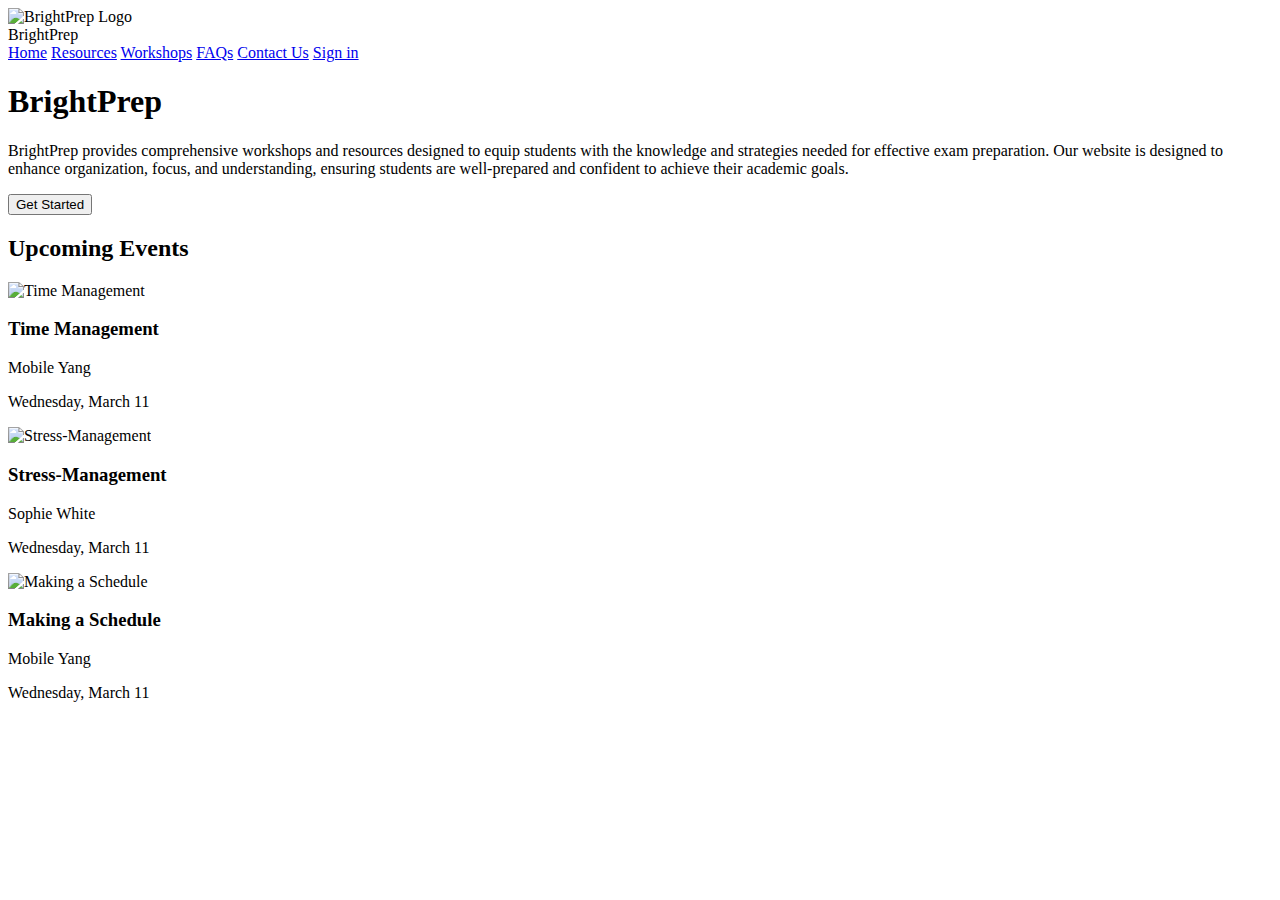
==== index.html @ b20eadca "Create index.html" ====
<!DOCTYPE html>
<html lang="en">
<head>
    <meta charset="UTF-8">
    <meta name="viewport" content="width=device-width, initial-scale=1.0">
    <title>BrightPrep</title>
    <link rel="stylesheet" href="styles.css">
    <link href="https://fonts.googleapis.com/css2?family=Rufina:wght@400;700&display=swap" rel="stylesheet">
</head>
<body>
    <div class="top-yellow-bar"></div>

    <nav class="navigation-bar">
        <div class="nav-container">
            <div class="logo-container">
                <img src="logo.png" alt="BrightPrep Logo" class="logo-image">
                <div class="logo-text">BrightPrep</div>
            </div>
            <div class="nav-links">
                <a href="index.html">Home</a>
                <a href="resources.html">Resources</a>
                <a href="workshops.html">Workshops</a>
                <a href="faqs.html">FAQs</a>
                <a href="contact-us.html">Contact Us</a>
                <a href="sign-in.html" class="sign-in">Sign in</a>
            </div>
        </div>
    </nav>

    <section class="hero">
        <h1>BrightPrep</h1>
        <p>BrightPrep provides comprehensive workshops and resources designed to equip students with the knowledge and strategies needed for effective exam preparation. Our website is designed to enhance organization, focus, and understanding, ensuring students are well-prepared and confident to achieve their academic goals.</p>
        <!-- Updated Get Started button to link to the Sign In page -->
        <a href="sign-in.html"><button>Get Started</button></a>
    </section>

    <!-- Divider line -->
    <div class="divider"></div>

    <section class="events">
        <h2>Upcoming Events</h2>
        <div class="event-list">
            <div class="event">
                <img src="time.jpeg" alt="Time Management" class="workshop-image">
                <h3>Time Management</h3>
                <p>Mobile Yang</p>
                <p>Wednesday, March 11</p>
            </div>
            <div class="event">
                <img src="stress-manage.png" alt="Stress-Management" class="workshop-image">
                <h3>Stress-Management</h3>
                <p>Sophie White</p>
                <p>Wednesday, March 11</p>
            </div>
            <div class="event">
                <img src="schedule.png" alt="Making a Schedule" class="workshop-image">
                <h3>Making a Schedule</h3>
                <p>Mobile Yang</p>
                <p>Wednesday, March 11</p>
            </div>
        </div>
    </section>
</body>
</html>
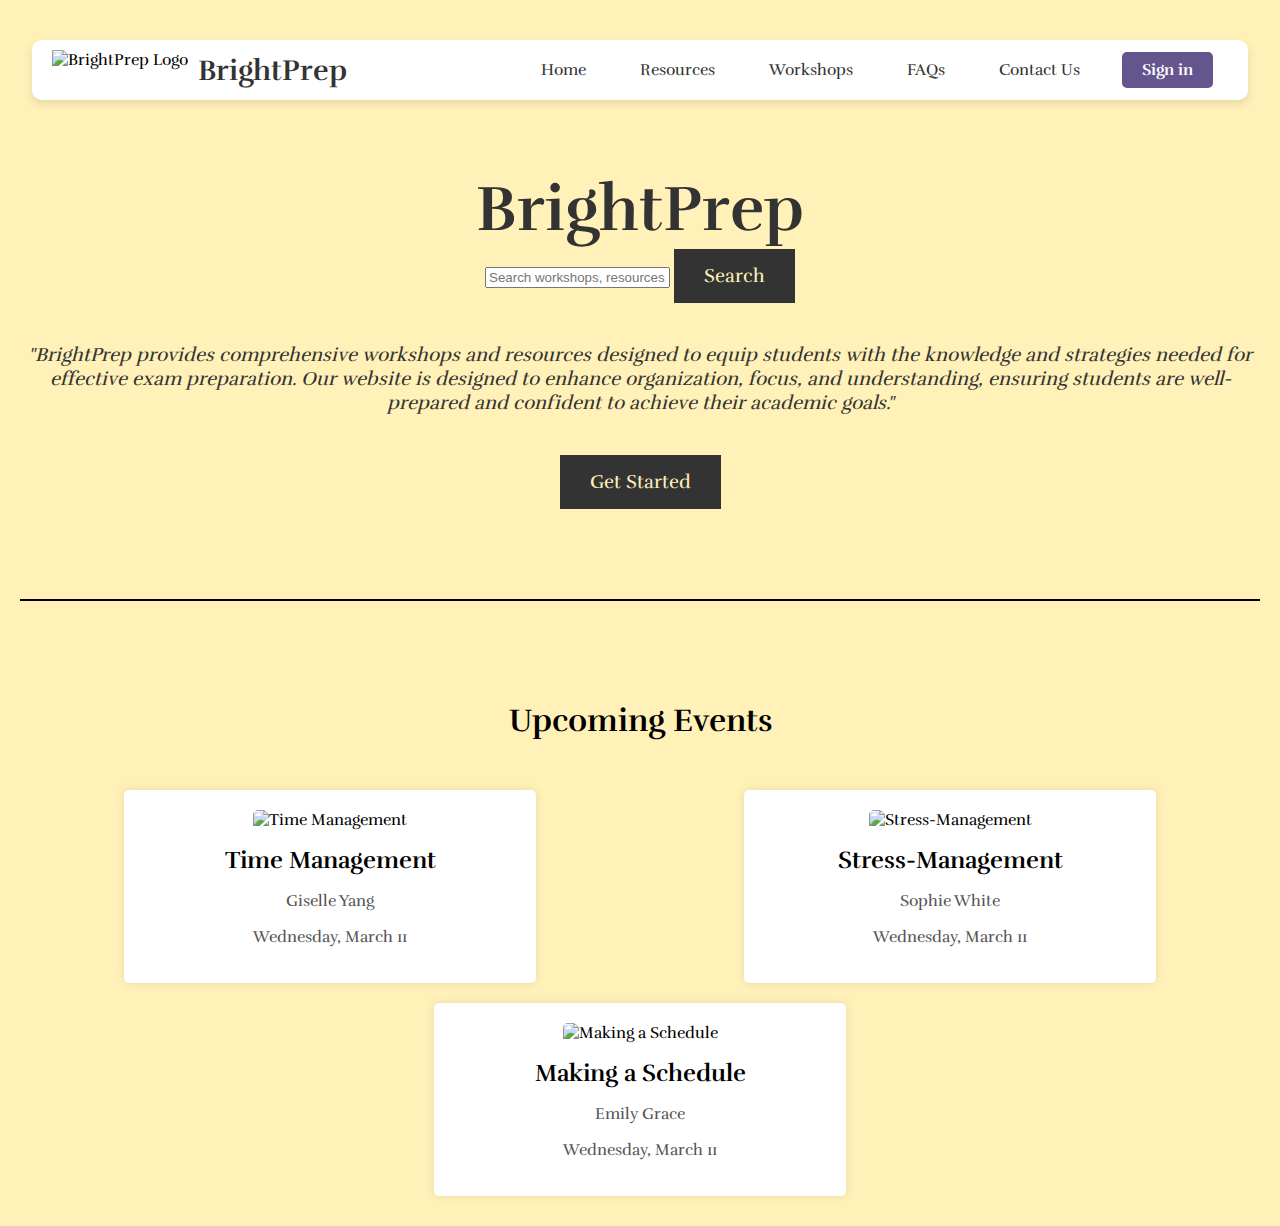
==== commit 082993c7: "Update index.html" ====
--- a/index.html
+++ b/index.html
@@ -29,8 +29,15 @@
 
     <section class="hero">
         <h1>BrightPrep</h1>
-        <p>BrightPrep provides comprehensive workshops and resources designed to equip students with the knowledge and strategies needed for effective exam preparation. Our website is designed to enhance organization, focus, and understanding, ensuring students are well-prepared and confident to achieve their academic goals.</p>
-        <!-- Updated Get Started button to link to the Sign In page -->
+        <!-- Search Bar -->
+        <div class="search-bar">
+            <input type="text" placeholder="Search workshops, resources, and more...">
+            <button>Search</button>
+        </div>
+        <!-- Company Statement -->
+        <div class="company-statement">
+            <p><em>"BrightPrep provides comprehensive workshops and resources designed to equip students with the knowledge and strategies needed for effective exam preparation. Our website is designed to enhance organization, focus, and understanding, ensuring students are well-prepared and confident to achieve their academic goals."</em></p>
+        </div>
         <a href="sign-in.html"><button>Get Started</button></a>
     </section>
 
@@ -43,7 +50,7 @@
             <div class="event">
                 <img src="time.jpeg" alt="Time Management" class="workshop-image">
                 <h3>Time Management</h3>
-                <p>Mobile Yang</p>
+                <p>Giselle Yang</p>
                 <p>Wednesday, March 11</p>
             </div>
             <div class="event">
@@ -55,7 +62,7 @@
             <div class="event">
                 <img src="schedule.png" alt="Making a Schedule" class="workshop-image">
                 <h3>Making a Schedule</h3>
-                <p>Mobile Yang</p>
+                <p>Emily Grace</p>
                 <p>Wednesday, March 11</p>
             </div>
         </div>
--- a/styles.css
+++ b/styles.css
@@ -0,0 +1,746 @@
+/* General Styles */
+body {
+    font-family: 'Rufina', serif;
+    margin: 0;
+    padding: 0;
+    background-color: #FFF1B8;
+}
+
+.top-yellow-bar {
+    height: 20px;
+    background-color: #FFF1B8;
+}
+
+/* Navigation Bar */
+.navigation-bar {
+    background-color: #fff;
+    padding: 10px 0;
+    box-shadow: 0 4px 10px rgba(0, 0, 0, 0.1);
+    border-radius: 10px;
+    margin: 20px auto;
+    max-width: 1400px;
+    width: 95%;
+}
+
+.nav-container {
+    display: flex;
+    justify-content: space-between;
+    align-items: center;
+    padding: 0 20px;
+}
+
+.logo-container {
+    display: flex;
+    align-items: center;
+}
+
+.logo-image {
+    height: 40px;
+    margin-right: 10px;
+}
+
+.logo-text {
+    font-size: 1.8em;
+    font-weight: bold;
+    color: #333;
+}
+
+.nav-links {
+    display: flex;
+    align-items: center;
+}
+
+.nav-links a {
+    color: #333;
+    text-decoration: none;
+    margin: 0 15px;
+    font-family: 'Rufina', serif;
+    padding: 8px 12px;
+    border-radius: 5px;
+    transition: background-color 0.3s ease;
+}
+
+.nav-links a:hover {
+    background-color: rgba(0, 0, 0, 0.1);
+}
+
+.nav-links .sign-in {
+    background-color: #65558F;
+    color: #fff;
+    padding: 8px 20px;
+    border-radius: 5px;
+    font-weight: bold;
+    transition: background-color 0.3s ease;
+}
+
+.nav-links .sign-in:hover {
+    background-color: #7A6A9F;
+}
+
+/* Hero Section */
+.hero {
+    background-color: #FFF1B8;
+    color: #333;
+    padding: 50px 20px;
+    text-align: center;
+}
+
+.hero h1 {
+    margin: 0;
+    font-size: 4em;
+    font-family: 'Rufina', serif;
+}
+
+.hero p {
+    font-size: 1.2em;
+    margin: 40px 0;
+    font-family: 'Rufina', serif;
+}
+
+.hero button {
+    background-color: #333;
+    color: #FFF1B8;
+    border: none;
+    padding: 15px 30px;
+    font-size: 1.2em;
+    cursor: pointer;
+    font-family: 'Rufina', serif;
+}
+
+/* Divider Line */
+.divider {
+    width: calc(100% - 40px);
+    height: 2px;
+    background-color: #000;
+    margin: 40px 20px;
+}
+
+/* Events Section */
+.events {
+    padding: 20px;
+    text-align: center;
+}
+
+.events h2 {
+    font-size: 2em;
+    margin: 40px 0;
+    font-family: 'Rufina', serif;
+}
+
+.event-list {
+    display: flex;
+    justify-content: space-around;
+    flex-wrap: wrap;
+}
+
+.event {
+    background-color: #fff;
+    padding: 20px;
+    margin: 10px;
+    border-radius: 5px;
+    box-shadow: 0 0 10px rgba(0, 0, 0, 0.1);
+    width: 30%;
+    text-align: center;
+}
+
+.workshop-image {
+    width: 80%;
+    height: auto;
+    border-radius: 5px;
+    margin-bottom: 15px;
+}
+
+.event h3 {
+    margin: 0;
+    font-size: 1.5em;
+    font-family: 'Rufina', serif;
+}
+
+.event p {
+    font-size: 1em;
+    color: #555;
+    font-family: 'Rufina', serif;
+}
+
+/* Resources Page Styles */
+.resources-content {
+    padding: 20px;
+    max-width: 1200px;
+    margin: 0 auto;
+    text-align: left;
+}
+
+.resources-content h1 {
+    font-size: 2.5em;
+    margin-bottom: 20px;
+    font-family: 'Rufina', serif;
+    color: #333;
+}
+
+.resource-section {
+    margin-bottom: 40px;
+}
+
+.resource-section h2 {
+    font-size: 2em;
+    margin-bottom: 10px;
+    font-family: 'Rufina', serif;
+    color: #65558F;
+}
+
+.resource-section p {
+    font-size: 1.1em;
+    line-height: 1.6;
+    color: #555;
+    margin-bottom: 20px;
+}
+
+.example-table {
+    margin-top: 20px;
+}
+
+.example-table h3 {
+    font-size: 1.5em;
+    margin-bottom: 10px;
+    font-family: 'Rufina', serif;
+    color: #333;
+}
+
+table {
+    width: 100%;
+    border-collapse: collapse;
+    margin-bottom: 20px;
+}
+
+table th, table td {
+    padding: 10px;
+    border: 1px solid #ddd;
+    text-align: left;
+}
+
+table th {
+    background-color: #f4f4f4;
+    font-weight: bold;
+}
+
+.example-planner {
+    margin-top: 20px;
+}
+
+.example-planner h3 {
+    font-size: 1.5em;
+    margin-bottom: 10px;
+    font-family: 'Rufina', serif;
+    color: #333;
+}
+
+.planner-grid {
+    display: flex;
+    gap: 20px;
+}
+
+.time-slots, .tasks {
+    flex: 1;
+}
+
+.time-slots p, .tasks p {
+    padding: 10px;
+    border: 1px solid #ddd;
+    margin: 0;
+    background-color: #f9f9f9;
+}
+
+/* Sign In Page Styles */
+.signin-content {
+    padding: 20px;
+    max-width: 1200px;
+    margin: 0 auto;
+    text-align: center;
+}
+
+.signin-content h1 {
+    font-size: 2.5em;
+    margin-bottom: 20px;
+    font-family: 'Rufina', serif;
+    color: #333;
+}
+
+.auth-buttons {
+    display: flex;
+    justify-content: center;
+    gap: 20px;
+    margin-top: 40px;
+}
+
+.auth-button {
+    background-color: #65558F;
+    color: #fff;
+    padding: 15px 30px;
+    border-radius: 5px;
+    text-decoration: none;
+    font-size: 1.2em;
+    font-family: 'Rufina', serif;
+    transition: background-color 0.3s ease;
+}
+
+.auth-button:hover {
+    background-color: #7A6A9F;
+}
+
+
+
+
+/* Sign Up and Login Page Styles */
+.signup-content, .login-content {
+    padding: 20px;
+    max-width: 1200px;
+    margin: 0 auto;
+    text-align: center;
+}
+
+.signup-content h1, .login-content h1 {
+    font-size: 2.5em;
+    margin-bottom: 20px;
+    font-family: 'Rufina', serif;
+    color: #333;
+}
+
+.signup-content form, .login-content form {
+    background-color: #fff;
+    padding: 20px;
+    border-radius: 10px;
+    box-shadow: 0 4px 10px rgba(0, 0, 0, 0.1);
+    max-width: 400px;
+    margin: 0 auto;
+    text-align: left;
+}
+
+.signup-content label, .login-content label {
+    display: block;
+    font-size: 1.1em;
+    margin-bottom: 5px;
+    color: #333;
+}
+
+.signup-content input, .signup-content select, .login-content input {
+    width: 100%;
+    padding: 10px;
+    margin-bottom: 15px;
+    border: 1px solid #ddd;
+    border-radius: 5px;
+    font-size: 1em;
+    font-family: 'Rufina', serif;
+}
+
+.signup-content button, .login-content button {
+    width: 100%;
+    padding: 10px;
+    background-color: #65558F;
+    color: #fff;
+    border: none;
+    border-radius: 5px;
+    font-size: 1.1em;
+    font-family: 'Rufina', serif;
+    cursor: pointer;
+    transition: background-color 0.3s ease;
+}
+
+.signup-content button:hover, .login-content button:hover {
+    background-color: #7A6A9F;
+}
+
+
+
+
+
+/* General Styles */
+body {
+    font-family: 'Rufina', serif;
+    margin: 0;
+    padding: 0;
+    background-color: #FFF1B8;
+}
+
+.top-yellow-bar {
+    height: 20px;
+    background-color: #FFF1B8;
+}
+
+.navigation-bar {
+    background-color: #fff;
+    padding: 10px 0;
+    box-shadow: 0 4px 10px rgba(0, 0, 0, 0.1);
+    border-radius: 10px;
+    margin: 20px auto;
+    max-width: 1400px;
+    width: 95%;
+}
+
+.nav-container {
+    display: flex;
+    justify-content: space-between;
+    align-items: center;
+    padding: 0 20px;
+}
+
+.logo-container {
+    display: flex;
+    align-items: center;
+}
+
+.logo-image {
+    height: 40px;
+    margin-right: 10px;
+}
+
+.logo-text {
+    font-size: 1.8em;
+    font-weight: bold;
+    color: #333;
+}
+
+.nav-links {
+    display: flex;
+    align-items: center;
+}
+
+.nav-links a {
+    color: #333;
+    text-decoration: none;
+    margin: 0 15px;
+    font-family: 'Rufina', serif;
+    padding: 8px 12px;
+    border-radius: 5px;
+    transition: background-color 0.3s ease;
+}
+
+.nav-links a:hover {
+    background-color: rgba(0, 0, 0, 0.1);
+}
+
+.nav-links .sign-in {
+    background-color: #65558F;
+    color: #fff;
+    padding: 8px 20px;
+    border-radius: 5px;
+    font-weight: bold;
+    transition: background-color 0.3s ease;
+}
+
+.nav-links .sign-in:hover {
+    background-color: #7A6A9F;
+}
+
+/* Auth Content Styles */
+.auth-content {
+    max-width: 500px;
+    margin: 40px auto;
+    padding: 20px;
+    background-color: #fff;
+    border-radius: 10px;
+    box-shadow: 0 4px 10px rgba(0, 0, 0, 0.1);
+    text-align: center;
+}
+
+.auth-content h1 {
+    font-size: 2.5em;
+    margin-bottom: 20px;
+    color: #333;
+}
+
+.auth-form {
+    display: flex;
+    flex-direction: column;
+    gap: 15px;
+}
+
+.auth-form label {
+    font-size: 1.1em;
+    color: #333;
+    text-align: left;
+}
+
+.auth-form input,
+.auth-form select {
+    padding: 10px;
+    border: 1px solid #ccc;
+    border-radius: 5px;
+    font-size: 1em;
+    font-family: 'Rufina', serif;
+}
+
+.auth-form button {
+    background-color: #65558F;
+    color: #fff;
+    padding: 10px 20px;
+    border: none;
+    border-radius: 5px;
+    font-size: 1.1em;
+    cursor: pointer;
+    transition: background-color 0.3s ease;
+}
+
+.auth-form button:hover {
+    background-color: #7A6A9F;
+}
+
+.auth-switch {
+    margin-top: 20px;
+    font-size: 1em;
+    color: #333;
+}
+
+.auth-switch a {
+    color: #65558F;
+    text-decoration: none;
+    font-weight: bold;
+}
+
+.auth-switch a:hover {
+    text-decoration: underline;
+}
+
+
+
+
+/* FAQ Section */
+.faqs-content {
+    padding: 20px;
+    max-width: 1200px;
+    margin: 0 auto;
+    text-align: left;
+}
+
+.faqs-content h1 {
+    font-size: 2.5em;
+    margin-bottom: 20px;
+    font-family: 'Rufina', serif;
+    color: #333;
+}
+
+.faq-section {
+    margin-bottom: 40px;
+}
+
+.faq-question {
+    font-weight: bold;
+    color: #333;
+    margin-bottom: 10px;
+    cursor: pointer;
+    display: flex;
+    justify-content: space-between;
+    align-items: center;
+    padding: 15px 20px; /* Increased padding for bigger width */
+    background-color: #f9f9f9;
+    border-radius: 5px;
+    transition: background-color 0.3s ease;
+    width: 100%; /* Full width */
+    box-sizing: border-box; /* Ensure padding is included in width */
+    font-size: 1.4em; /* Increased font size for questions */
+}
+
+.faq-question:hover {
+    background-color: #f1f1f1;
+}
+
+.faq-answer {
+    margin-bottom: 20px;
+    color: #555;
+    padding: 15px 20px; /* Increased padding for better readability */
+    background-color: #fff;
+    border-left: 3px solid #65558F;
+    border-radius: 5px;
+    width: 100%; /* Full width */
+    box-sizing: border-box; /* Ensure padding is included in width */
+    font-size: 1.1em; /* Slightly larger font size for answers */
+}
+
+.toggle-button {
+    background-color: #65558F;
+    color: #fff;
+    border: none;
+    padding: 5px 10px;
+    border-radius: 5px;
+    cursor: pointer;
+    font-size: 1.2em;
+    transition: background-color 0.3s ease;
+}
+
+.toggle-button:hover {
+    background-color: #7A6A9F;
+}
+
+
+
+
+
+
+
+
+
+
+
+
+
+/* General Styles */
+body {
+    font-family: 'Rufina', serif;
+    margin: 0;
+    padding: 0;
+    background-color: #FFF1B8;
+}
+
+.top-yellow-bar {
+    height: 20px;
+    background-color: #FFF1B8;
+}
+
+.navigation-bar {
+    background-color: #fff;
+    padding: 10px 0;
+    box-shadow: 0 4px 10px rgba(0, 0, 0, 0.1);
+    border-radius: 10px;
+    margin: 20px auto;
+    max-width: 1400px;
+    width: 95%;
+}
+
+.nav-container {
+    display: flex;
+    justify-content: space-between;
+    align-items: center;
+    padding: 0 20px;
+}
+
+.logo-container {
+    display: flex;
+    align-items: center;
+}
+
+.logo-image {
+    height: 40px;
+    margin-right: 10px;
+}
+
+.logo-text {
+    font-size: 1.8em;
+    font-weight: bold;
+    color: #333;
+}
+
+.nav-links {
+    display: flex;
+    align-items: center;
+}
+
+.nav-links a {
+    color: #333;
+    text-decoration: none;
+    margin: 0 15px;
+    font-family: 'Rufina', serif;
+    padding: 8px 12px;
+    border-radius: 5px;
+    transition: background-color 0.3s ease;
+}
+
+.nav-links a:hover {
+    background-color: rgba(0, 0, 0, 0.1);
+}
+
+.nav-links .sign-in {
+    background-color: #65558F;
+    color: #fff;
+    padding: 8px 20px;
+    border-radius: 5px;
+    font-weight: bold;
+    transition: background-color 0.3s ease;
+}
+
+.nav-links .sign-in:hover {
+    background-color: #7A6A9F;
+}
+
+/* Workshops Page Styles */
+.workshops-content {
+    max-width: 1200px;
+    margin: 40px auto;
+    padding: 20px;
+    text-align: center;
+}
+
+.workshops-content h1 {
+    font-size: 4.5em;
+    margin-bottom: 20px;
+    color: #333;
+}
+
+/* Filters Section */
+.filters {
+    display: flex;
+    justify-content: center;
+    gap: 20px;
+    margin-bottom: 40px;
+}
+
+.filter-group {
+    display: flex;
+    flex-direction: column;
+    align-items: flex-start;
+}
+
+.filter-group label {
+    font-size: 1em;
+    color: #333;
+    margin-bottom: 5px;
+}
+
+.filter-group select {
+    padding: 8px 12px;
+    border: 1px solid #ccc;
+    border-radius: 5px;
+    font-size: 1em;
+    font-family: 'Rufina', serif;
+    background-color: #fff;
+}
+
+.clear-filters {
+    padding: 8px 20px;
+    background-color: #65558F;
+    color: #fff;
+    border: none;
+    border-radius: 5px;
+    font-size: 1em;
+    cursor: pointer;
+    transition: background-color 0.3s ease;
+}
+
+.clear-filters:hover {
+    background-color: #7A6A9F;
+}
+
+/* Workshops List */
+.workshops-list {
+    display: flex;
+    flex-direction: column;
+    gap: 20px;
+}
+
+.workshop-card {
+    background-color: #fff;
+    padding: 20px;
+    border-radius: 10px;
+    box-shadow: 0 4px 10px rgba(0, 0, 0, 0.1);
+    text-align: left;
+}
+
+.workshop-card h2 {
+    font-size: 1.8em;
+    margin-bottom: 10px;
+    color: #333;
+}
+
+.workshop-card p {
+    font-size: 1em;
+    color: #555;
+    margin-bottom: 0;
+}
